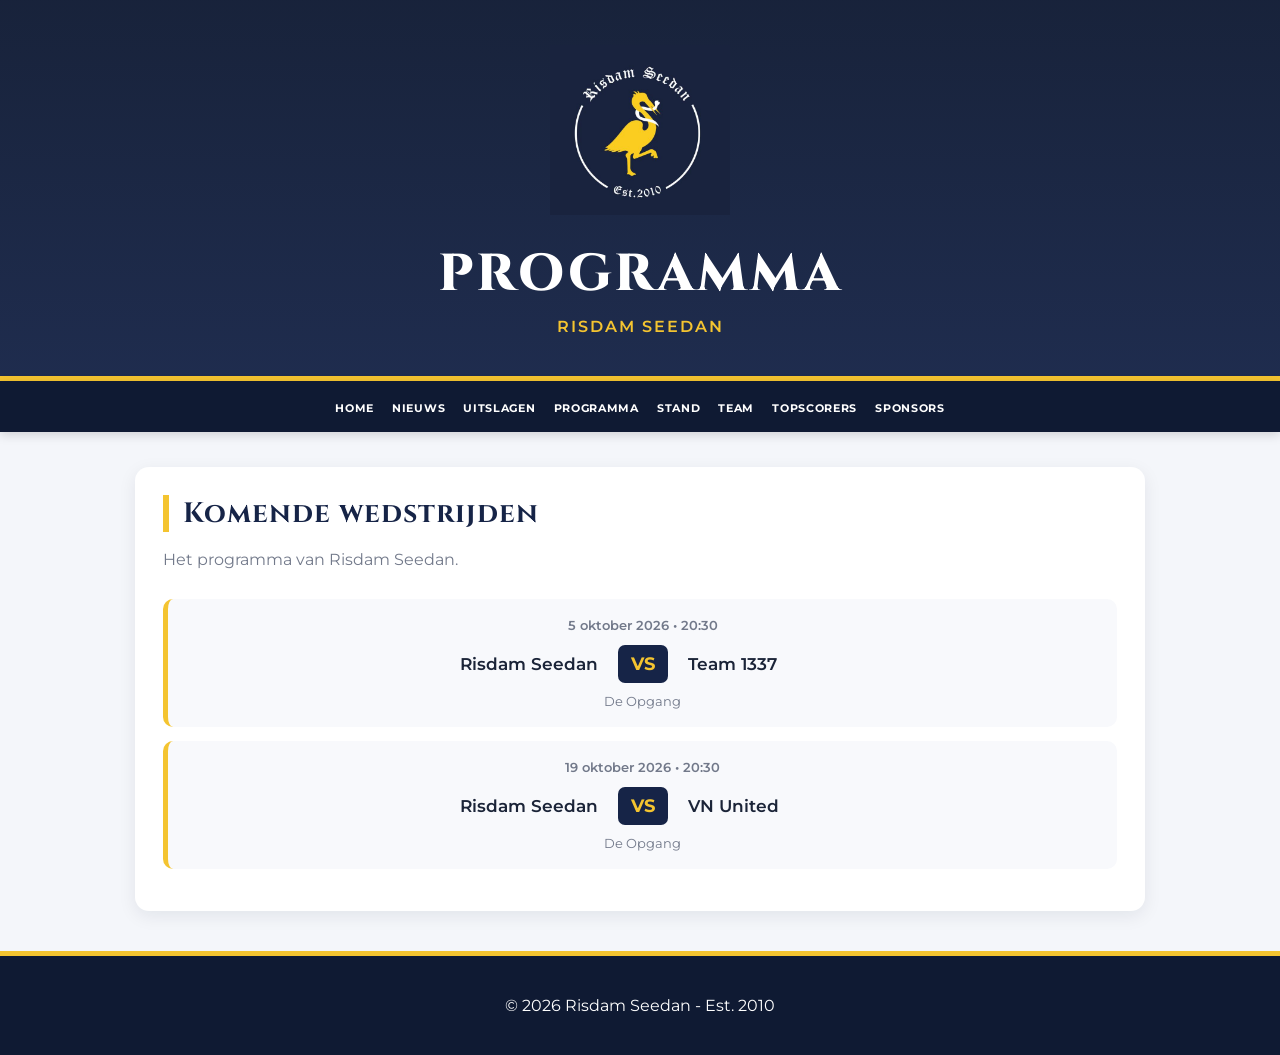
==== programma.html @ 879c0b9a "Eerste versie Risdam Seedan website" ====
<!DOCTYPE html>
<html lang="nl">

<head>

    <meta charset="UTF-8">

    <meta name="viewport" content="width=device-width, initial-scale=1.0">

    <title>Programma | Risdam Seedan</title>

    <link rel="stylesheet" href="style.css">

</head>

<body>

    <header class="hero hero-klein">

        <img src="logo.png" alt="Risdam Seedan logo" class="logo logo-klein">

        <h1>Programma</h1>

        <p>Risdam Seedan</p>

    </header>


    <nav>

        <a href="index.html">Home</a>
        <a href="nieuws.html">Nieuws</a>
        <a href="uitslagen.html">Uitslagen</a>
        <a class="actief" href="programma.html">Programma</a>
        <a href="stand.html">Stand</a>
        <a href="team.html">Team</a>
        <a href="topscorers.html">Topscorers</a>
        <a href="sponsors.html">Sponsors</a>

    </nav>


    <main>

        <section>

            <h2>Komende wedstrijden</h2>

            <p class="sectie-intro">
                Het programma van Risdam Seedan.
            </p>

            <div id="programma-lijst"></div>

        </section>

    </main>


    <footer>
        <p>© 2026 Risdam Seedan - Est. 2010</p>
    </footer>


    <script src="script.js"></script>

</body>

</html>
---- style.css ----
@import url('https://fonts.googleapis.com/css2?family=Cinzel:wght@600;700;800&family=Montserrat:wght@400;500;600;700&display=swap');

:root {
    --navy: #162447;
    --navy-dark: #0f1a33;
    --yellow: #f4c430;
    --white: #ffffff;
    --light: #f4f6fa;
    --text: #1b2438;
    --muted: #72798a;
}

* {
    box-sizing: border-box;
}

html {
    scroll-behavior: smooth;
}

body {
    margin: 0;
    font-family: "Montserrat", Arial, sans-serif;
    background-color: var(--light);
    color: var(--text);
}


/* HEADER */

.hero {
    background: linear-gradient(
        rgba(15, 26, 51, 0.96),
        rgba(22, 36, 71, 0.96)
    );

    color: white;
    text-align: center;
    padding: 45px 20px 40px;
    border-bottom: 5px solid var(--yellow);
}

.logo {
    width: 180px;
    max-width: 75%;
    margin-bottom: 15px;
}

.hero h1 {
    margin: 5px 0 8px;
    font-family: "Cinzel", serif;
    font-size: 52px;
    font-weight: 800;
    letter-spacing: 3px;
    text-transform: uppercase;
}

.hero p {
    margin: 0;
    color: var(--yellow);
    font-size: 16px;
    font-weight: 600;
    letter-spacing: 2px;
    text-transform: uppercase;
}


/* NAV */

nav {
    position: sticky;
    top: 0;
    z-index: 1000;

    background-color: var(--navy-dark);

    text-align: center;

    padding: 16px 10px;

    box-shadow: 0 3px 10px rgba(0, 0, 0, 0.15);
}

nav a {
    color: white;

    text-decoration: none;

    margin: 0 7px;

    font-size: 11px;
    font-weight: 700;

    text-transform: uppercase;
    letter-spacing: 0.7px;
}

nav a:hover {
    color: var(--yellow);
}


/* PAGINA */

main {
    max-width: 1050px;

    margin: 35px auto;

    padding: 0 20px;
}

section {
    background-color: white;

    padding: 28px;

    margin-bottom: 24px;

    border-radius: 14px;

    box-shadow: 0 5px 18px rgba(15, 26, 51, 0.08);
}

section h2 {
    margin-top: 0;
    margin-bottom: 22px;

    color: var(--navy);

    font-family: "Cinzel", serif;

    font-size: 28px;
    font-weight: 700;

    letter-spacing: 1px;

    border-left: 6px solid var(--yellow);

    padding-left: 14px;
}

section p {
    line-height: 1.7;
}

.sectie-intro {
    color: var(--muted);

    margin-top: -8px;
    margin-bottom: 26px;
}


/* VOLGENDE WEDSTRIJD */

.volgende-wedstrijd-kaart {
    background: linear-gradient(
        135deg,
        var(--navy),
        var(--navy-dark)
    );

    color: white;

    border-radius: 14px;

    padding: 32px 28px;

    margin-bottom: 30px;

    border-bottom: 5px solid var(--yellow);

    text-align: center;

    box-shadow: 0 6px 18px rgba(15, 26, 51, 0.20);
}

.volgende-label {
    color: var(--yellow);

    font-family: "Cinzel", serif;

    font-size: 20px;
    font-weight: 700;

    text-transform: uppercase;

    margin-bottom: 18px;
}

.volgende-datum {
    color: #d7dbea;

    font-size: 14px;
    font-weight: 600;

    margin-bottom: 14px;
}

.volgende-teams {
    display: grid;

    grid-template-columns: 1fr auto 1fr;

    gap: 24px;

    align-items: center;

    font-size: 24px;
    font-weight: 700;
}

.volgende-teams span:first-child {
    text-align: right;
}

.volgende-teams span:last-child {
    text-align: left;
}

.volgende-vs {
    color: var(--yellow);

    font-family: "Cinzel", serif;

    font-weight: 800;
}

.volgende-locatie {
    margin-top: 16px;

    color: #d7dbea;

    font-size: 13px;
}


/* NIEUWS */

.nieuws-grid {
    display: grid;

    grid-template-columns: repeat(2, 1fr);

    gap: 20px;
}

.nieuws-kaart {
    background-color: #f8f9fc;

    border-radius: 12px;

    overflow: hidden;

    border-bottom: 5px solid var(--yellow);

    box-shadow: 0 4px 12px rgba(15, 26, 51, 0.08);
}

.nieuws-header {
    background: linear-gradient(
        135deg,
        var(--navy),
        var(--navy-dark)
    );

    padding: 18px 20px;
}

.nieuws-datum {
    color: var(--yellow);

    font-size: 12px;
    font-weight: 700;

    margin-bottom: 7px;
}

.nieuws-titel {
    margin: 0;

    color: white;

    font-family: "Cinzel", serif;

    font-size: 20px;
}

.nieuws-inhoud {
    padding: 18px 20px;
}

.nieuws-inhoud p {
    margin: 0;

    font-size: 14px;
}


/* WEDSTRIJDEN */

.wedstrijd {
    background-color: #f8f9fc;

    border-left: 5px solid var(--yellow);

    border-radius: 10px;

    padding: 18px;

    margin-bottom: 14px;
}

.wedstrijd-datum {
    color: var(--muted);

    font-size: 13px;
    font-weight: 600;

    margin-bottom: 12px;

    text-align: center;
}

.wedstrijd-teams {
    display: grid;

    grid-template-columns: 1fr auto 1fr;

    gap: 20px;

    align-items: center;

    font-size: 17px;
    font-weight: 600;
}

.wedstrijd-teams span:first-child {
    text-align: right;
}

.wedstrijd-teams span:last-child {
    text-align: left;
}

.wedstrijd-teams strong {
    background-color: var(--navy);

    color: var(--yellow);

    padding: 8px 13px;

    border-radius: 7px;

    font-size: 18px;
}

.wedstrijd-locatie {
    color: var(--muted);

    text-align: center;

    margin-top: 10px;

    font-size: 13px;
}


/* ALLE UITSLAGEN */

.speelronde {
    margin-bottom: 34px;
}

.speelronde-titel {
    font-family: "Cinzel", serif;

    color: var(--navy);

    font-size: 19px;
    font-weight: 700;

    padding-bottom: 9px;

    margin-bottom: 12px;

    border-bottom: 2px solid var(--yellow);
}

.competitie-wedstrijd {
    display: grid;

    grid-template-columns: 1fr 65px 1fr;

    gap: 18px;

    align-items: center;

    padding: 12px 16px;

    margin-bottom: 7px;

    background-color: #f8f9fc;

    border-radius: 8px;

    font-size: 14px;
}

.competitie-wedstrijd .thuisteam {
    text-align: right;
}

.competitie-wedstrijd .uitteam {
    text-align: left;
}

.competitie-score {
    background-color: var(--navy);

    color: var(--yellow);

    font-weight: 800;

    text-align: center;

    padding: 7px 8px;

    border-radius: 6px;
}

.risdam-wedstrijd {
    background-color: #fff7d6;

    border-left: 4px solid var(--yellow);
}


/* SEIZOENSTATISTIEKEN */

.statistieken {
    display: grid;

    grid-template-columns:
        repeat(auto-fit, minmax(120px, 1fr));

    gap: 15px;
}

.stat-box {
    background: linear-gradient(
        145deg,
        var(--navy),
        var(--navy-dark)
    );

    color: white;

    padding: 22px 10px;

    border-radius: 11px;

    text-align: center;

    border-bottom: 4px solid var(--yellow);
}

.stat-box strong {
    display: block;

    color: var(--yellow);

    font-family: "Cinzel", serif;

    font-size: 28px;

    margin-bottom: 6px;
}

.stat-box span {
    font-size: 12px;

    font-weight: 600;

    text-transform: uppercase;
}


/* STAND */

.stand-wrapper {
    width: 100%;

    overflow-x: auto;
}

.stand-tabel {
    width: 100%;

    border-collapse: collapse;

    font-size: 14px;
}

.stand-tabel th {
    background-color: var(--navy);

    color: var(--yellow);

    padding: 12px 8px;

    text-align: center;
}

.stand-tabel td {
    padding: 11px 8px;

    border-bottom: 1px solid #e6e8ee;

    text-align: center;
}

.stand-tabel .teamnaam {
    text-align: left;

    font-weight: 600;
}

.risdam-rij {
    background-color: #fff7d6;
}

.risdam-rij td {
    font-weight: 700;
}


/* SPELERS */

.spelers-grid {
    display: grid;

    grid-template-columns:
        repeat(auto-fit, minmax(220px, 1fr));

    gap: 22px;
}

.speler-kaart {
    overflow: hidden;

    background-color: #f8f9fc;

    border-radius: 14px;

    border-bottom: 5px solid var(--yellow);

    box-shadow: 0 5px 14px rgba(15, 26, 51, 0.10);
}

.speler-foto {
    height: 240px;

    background: linear-gradient(
        145deg,
        var(--navy),
        var(--navy-dark)
    );

    display: flex;

    align-items: center;
    justify-content: center;

    overflow: hidden;
}

.speler-foto img {
    width: 100%;
    height: 100%;

    object-fit: cover;
}

.speler-placeholder {
    width: 95px;
    height: 95px;

    border-radius: 50%;

    display: flex;

    align-items: center;
    justify-content: center;

    border: 3px solid var(--yellow);

    color: var(--yellow);

    font-family: "Cinzel", serif;

    font-size: 34px;
    font-weight: 800;
}

.speler-info {
    padding: 20px;

    text-align: center;
}

.speler-naam {
    margin: 0 0 16px;

    font-family: "Cinzel", serif;

    color: var(--navy);

    font-size: 22px;
}

.speler-stats {
    display: grid;

    grid-template-columns: 1fr 1fr;

    gap: 10px;
}

.speler-stat {
    background-color: white;

    border-radius: 8px;

    padding: 11px 6px;
}

.speler-stat strong {
    display: block;

    color: var(--navy);

    font-size: 20px;
}

.speler-stat span {
    color: var(--muted);

    font-size: 10px;
    font-weight: 700;

    text-transform: uppercase;
}


/* TOPSCORERS */

.ranking-grid {
    display: grid;

    grid-template-columns: repeat(2, 1fr);

    gap: 22px;
}

.ranking-kaart {
    background-color: #f8f9fc;

    border-radius: 14px;

    padding: 20px;

    border-top: 5px solid var(--yellow);
}

.ranking-kaart h3 {
    margin-top: 0;

    color: var(--navy);

    font-family: "Cinzel", serif;

    font-size: 20px;
}

.ranking-rij {
    display: grid;

    grid-template-columns: 38px 1fr auto;

    gap: 10px;

    align-items: center;

    padding: 11px 8px;

    border-bottom: 1px solid #e4e6ec;
}

.ranking-positie {
    width: 30px;
    height: 30px;

    border-radius: 50%;

    background-color: var(--navy);

    color: var(--yellow);

    display: flex;

    align-items: center;
    justify-content: center;

    font-weight: 800;
}

.ranking-naam {
    color: var(--navy);

    font-weight: 700;
}

.ranking-aantal {
    color: var(--navy);

    font-size: 20px;
    font-weight: 800;
}


/* SPONSORS */

.sponsors-grid {
    display: grid;

    grid-template-columns: repeat(2, 1fr);

    gap: 24px;
}

.sponsor-kaart {
    overflow: hidden;

    background-color: #f8f9fc;

    border-radius: 14px;

    border-bottom: 5px solid var(--yellow);

    box-shadow: 0 5px 16px rgba(15, 26, 51, 0.10);

    transition:
        transform 0.2s ease,
        box-shadow 0.2s ease;
}

.sponsor-kaart:hover {
    transform: translateY(-5px);

    box-shadow:
        0 9px 22px rgba(15, 26, 51, 0.16);
}

.sponsor-logo-vak {
    height: 230px;

    background-color: white;

    display: flex;

    align-items: center;
    justify-content: center;

    padding: 28px;
}

.sponsor-logo {
    display: block;

    max-width: 100%;
    max-height: 175px;

    object-fit: contain;
}

.sponsor-info {
    background: linear-gradient(
        135deg,
        var(--navy),
        var(--navy-dark)
    );

    padding: 20px;

    text-align: center;
}

.sponsor-naam {
    margin: 0 0 14px;

    color: white;

    font-family: "Cinzel", serif;

    font-size: 21px;
}

.sponsor-link {
    display: inline-block;

    background-color: var(--yellow);

    color: var(--navy-dark);

    padding: 10px 16px;

    border-radius: 7px;

    text-decoration: none;

    font-size: 12px;
    font-weight: 800;

    text-transform: uppercase;
}

.sponsor-link:hover {
    background-color: #ffd84d;
}


/* FOOTER */

footer {
    background-color: var(--navy-dark);

    color: white;

    text-align: center;

    padding: 24px 20px;

    margin-top: 40px;

    border-top: 5px solid var(--yellow);
}


/* MOBIEL */

@media (max-width: 700px) {

    .hero h1 {
        font-size: 34px;
    }

    nav a {
        display: inline-block;

        margin: 5px 6px;

        font-size: 10px;
    }

    main {
        padding: 0 12px;
    }

    section {
        padding: 20px;
    }

    .volgende-teams {
        gap: 7px;

        font-size: 13px;
    }

    .nieuws-grid {
        grid-template-columns: 1fr;
    }

    .wedstrijd-teams {
        gap: 7px;

        font-size: 12px;
    }

    .competitie-wedstrijd {
        grid-template-columns: 1fr 50px 1fr;

        gap: 7px;

        font-size: 11px;
    }

    .stand-tabel {
        min-width: 700px;
    }

    .spelers-grid {
        grid-template-columns: 1fr;
    }

    .ranking-grid {
        grid-template-columns: 1fr;
    }

    .sponsors-grid {
        grid-template-columns: 1fr;
    }
}
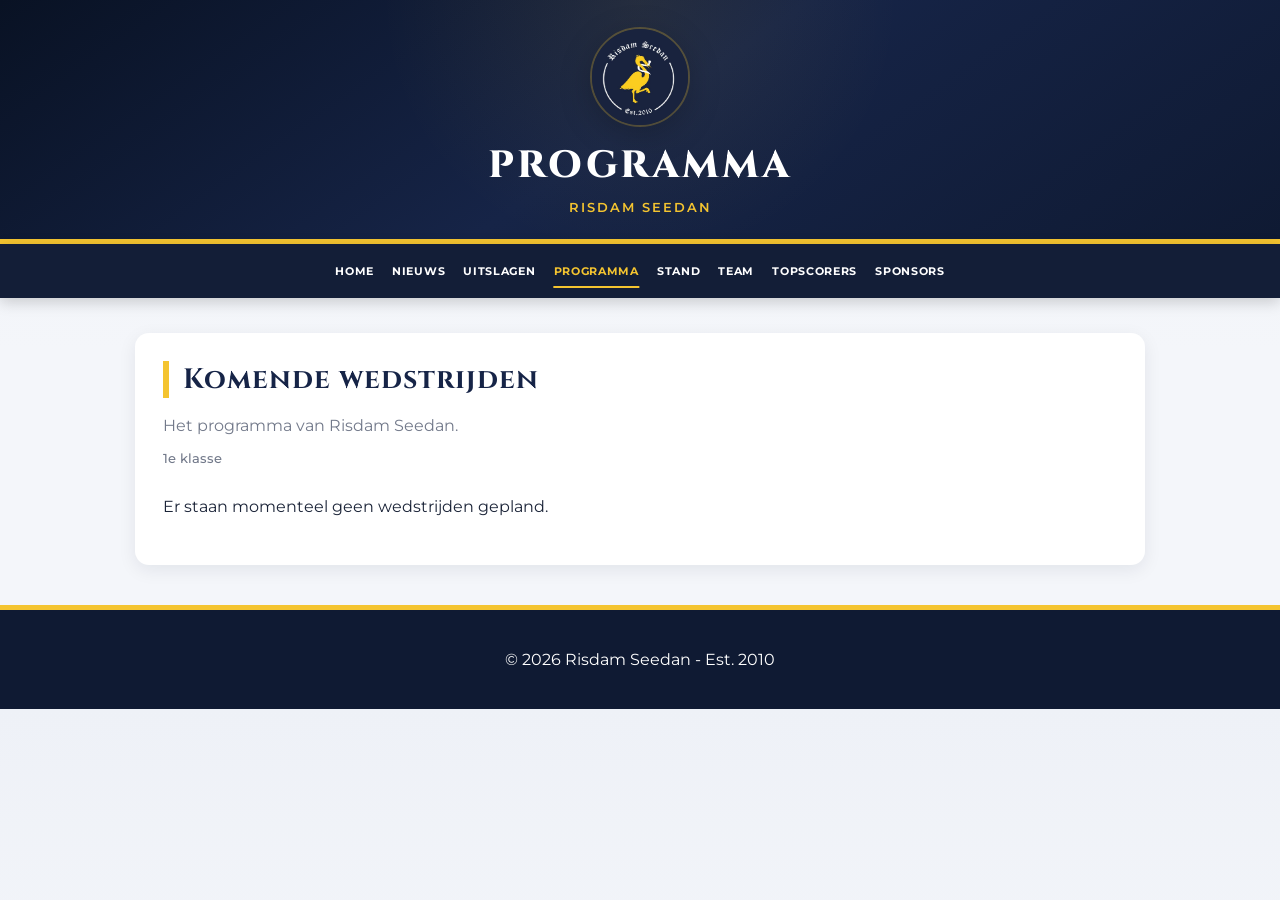
==== commit e33a3647: "Website voor data-refactor" ====
--- a/programma.html
+++ b/programma.html
@@ -50,6 +50,8 @@
                 Het programma van Risdam Seedan.
             </p>
 
+            <div id="programma-competitie" class="competitie-naam"></div>
+
             <div id="programma-lijst"></div>
 
         </section>
@@ -58,7 +60,9 @@
 
 
     <footer>
+
         <p>© 2026 Risdam Seedan - Est. 2010</p>
+
     </footer>
 
 
--- a/style.css
+++ b/style.css
@@ -1,106 +1,233 @@
-@import url('https://fonts.googleapis.com/css2?family=Cinzel:wght@600;700;800&family=Montserrat:wght@400;500;600;700&display=swap');
+@import url('https://fonts.googleapis.com/css2?family=Cinzel:wght@600;700;800&family=Montserrat:wght@400;500;600;700;800&display=swap');
+
 
 :root {
     --navy: #162447;
     --navy-dark: #0f1a33;
+    --navy-deep: #091224;
     --yellow: #f4c430;
+    --yellow-light: #ffe26b;
     --white: #ffffff;
     --light: #f4f6fa;
     --text: #1b2438;
     --muted: #72798a;
 }
 
+
 * {
     box-sizing: border-box;
 }
 
+
 html {
     scroll-behavior: smooth;
 }
 
+
 body {
     margin: 0;
+
     font-family: "Montserrat", Arial, sans-serif;
-    background-color: var(--light);
+
+    background:
+        linear-gradient(
+            180deg,
+            #eef1f7 0%,
+            var(--light) 350px
+        );
+
     color: var(--text);
 }
 
 
-/* HEADER */
+/* ==========================================
+   HEADER
+========================================== */
 
 .hero {
-    background: linear-gradient(
-        rgba(15, 26, 51, 0.96),
-        rgba(22, 36, 71, 0.96)
-    );
+    background:
+        radial-gradient(
+            circle at 50% 0%,
+            rgba(244, 196, 48, 0.08),
+            transparent 38%
+        ),
+        linear-gradient(
+            145deg,
+            var(--navy-deep),
+            var(--navy),
+            var(--navy-dark)
+        );
 
     color: white;
+
     text-align: center;
+
     padding: 45px 20px 40px;
+
     border-bottom: 5px solid var(--yellow);
 }
+
 
 .logo {
     width: 180px;
+    height: 180px;
+
     max-width: 75%;
+
     margin-bottom: 15px;
-}
+
+    object-fit: cover;
+
+    border-radius: 50%;
+
+    border:
+        2px solid rgba(244, 196, 48, 0.25);
+
+    filter:
+        drop-shadow(
+            0 8px 16px rgba(0, 0, 0, 0.22)
+        );
+}
+
 
 .hero h1 {
     margin: 5px 0 8px;
+
     font-family: "Cinzel", serif;
+
     font-size: 52px;
     font-weight: 800;
+
     letter-spacing: 3px;
+
     text-transform: uppercase;
 }
+
 
 .hero p {
     margin: 0;
+
     color: var(--yellow);
+
     font-size: 16px;
     font-weight: 600;
+
     letter-spacing: 2px;
+
     text-transform: uppercase;
 }
 
 
-/* NAV */
+.hero-klein {
+    padding: 27px 20px 24px;
+}
+
+
+.logo-klein {
+    width: 100px;
+    height: 100px;
+
+    margin-bottom: 7px;
+}
+
+
+.hero-klein h1 {
+    font-size: 38px;
+
+    margin-top: 2px;
+}
+
+
+.hero-klein p {
+    font-size: 13px;
+}
+
+
+/* ==========================================
+   NAVIGATIE
+========================================== */
 
 nav {
     position: sticky;
+
     top: 0;
+
     z-index: 1000;
 
-    background-color: var(--navy-dark);
+    background-color: rgba(15, 26, 51, 0.98);
 
     text-align: center;
 
     padding: 16px 10px;
 
-    box-shadow: 0 3px 10px rgba(0, 0, 0, 0.15);
-}
+    box-shadow:
+        0 4px 14px rgba(0, 0, 0, 0.18);
+
+    backdrop-filter: blur(8px);
+}
+
 
 nav a {
+    position: relative;
+
+    display: inline-block;
+
     color: white;
 
     text-decoration: none;
 
     margin: 0 7px;
+
+    padding: 4px 0;
 
     font-size: 11px;
     font-weight: 700;
 
     text-transform: uppercase;
+
     letter-spacing: 0.7px;
-}
-
-nav a:hover {
+
+    transition:
+        color 0.2s ease;
+}
+
+
+nav a::after {
+    content: "";
+
+    position: absolute;
+
+    left: 50%;
+
+    bottom: -6px;
+
+    width: 0;
+    height: 2px;
+
+    background-color: var(--yellow);
+
+    transform: translateX(-50%);
+
+    transition:
+        width 0.2s ease;
+}
+
+
+nav a:hover,
+nav a.actief {
     color: var(--yellow);
 }
 
 
-/* PAGINA */
+nav a:hover::after,
+nav a.actief::after {
+    width: 100%;
+}
+
+
+/* ==========================================
+   PAGINA
+========================================== */
 
 main {
     max-width: 1050px;
@@ -110,6 +237,7 @@
     padding: 0 20px;
 }
 
+
 section {
     background-color: white;
 
@@ -119,11 +247,14 @@
 
     border-radius: 14px;
 
-    box-shadow: 0 5px 18px rgba(15, 26, 51, 0.08);
-}
+    box-shadow:
+        0 5px 18px rgba(15, 26, 51, 0.08);
+}
+
 
 section h2 {
     margin-top: 0;
+
     margin-bottom: 22px;
 
     color: var(--navy);
@@ -140,210 +271,1022 @@
     padding-left: 14px;
 }
 
+
 section p {
     line-height: 1.7;
 }
 
+
 .sectie-intro {
     color: var(--muted);
 
     margin-top: -8px;
+
+    margin-bottom: 10px;
+}
+
+
+.competitie-naam {
     margin-bottom: 26px;
-}
-
-
-/* VOLGENDE WEDSTRIJD */
+
+    color: var(--muted);
+
+    font-size: 13px;
+
+    font-weight: 500;
+
+    line-height: 1.4;
+}
+
+
+.sectie-kop {
+    display: flex;
+
+    align-items: center;
+
+    justify-content: space-between;
+
+    gap: 20px;
+
+    margin-bottom: 22px;
+}
+
+
+.sectie-kop h2 {
+    margin-bottom: 0;
+}
+
+
+.meer-link {
+    color: var(--navy);
+
+    text-decoration: none;
+
+    font-size: 12px;
+
+    font-weight: 800;
+
+    text-transform: uppercase;
+
+    letter-spacing: 0.6px;
+}
+
+
+.meer-link:hover {
+    color: #9f7900;
+}
+
+
+/* ==========================================
+   MATCHDAY
+========================================== */
+
+.home-wedstrijd {
+    padding: 0;
+
+    background: transparent;
+
+    box-shadow: none;
+
+    overflow: visible;
+}
+
 
 .volgende-wedstrijd-kaart {
-    background: linear-gradient(
-        135deg,
-        var(--navy),
-        var(--navy-dark)
-    );
+    position: relative;
+
+    overflow: hidden;
+
+    min-height: 380px;
+
+    padding: 34px 38px;
+
+    border-radius: 22px;
 
     color: white;
 
-    border-radius: 14px;
-
-    padding: 32px 28px;
-
-    margin-bottom: 30px;
-
-    border-bottom: 5px solid var(--yellow);
+    background:
+        radial-gradient(
+            circle at 15% 20%,
+            rgba(244, 196, 48, 0.17),
+            transparent 30%
+        ),
+        radial-gradient(
+            circle at 88% 82%,
+            rgba(244, 196, 48, 0.08),
+            transparent 28%
+        ),
+        linear-gradient(
+            135deg,
+            #1d3264 0%,
+            var(--navy) 38%,
+            var(--navy-dark) 72%,
+            var(--navy-deep) 100%
+        );
+
+    border:
+        1px solid rgba(244, 196, 48, 0.42);
+
+    border-bottom:
+        6px solid var(--yellow);
+
+    box-shadow:
+        0 18px 42px rgba(15, 26, 51, 0.28);
+
+    transition:
+        transform 0.25s ease,
+        box-shadow 0.25s ease;
+
+    animation:
+        matchdayBinnen 0.6s ease-out both;
+}
+
+
+.volgende-wedstrijd-kaart:hover {
+    transform: translateY(-4px);
+
+    box-shadow:
+        0 24px 50px rgba(15, 26, 51, 0.34);
+}
+
+
+.volgende-wedstrijd-kaart::before {
+    content: "";
+
+    position: absolute;
+
+    top: -120px;
+    right: -90px;
+
+    width: 300px;
+    height: 300px;
+
+    border:
+        1px solid rgba(244, 196, 48, 0.11);
+
+    border-radius: 50%;
+}
+
+
+.volgende-wedstrijd-kaart::after {
+    content: "";
+
+    position: absolute;
+
+    left: -110px;
+    bottom: -160px;
+
+    width: 350px;
+    height: 350px;
+
+    border:
+        1px solid rgba(255, 255, 255, 0.06);
+
+    border-radius: 50%;
+}
+
+
+.matchday-watermark {
+    position: absolute;
+
+    top: 80px;
+
+    left: 50%;
+
+    transform: translateX(-50%);
+
+    font-family: "Cinzel", serif;
+
+    font-size: clamp(60px, 11vw, 128px);
+
+    font-weight: 800;
+
+    letter-spacing: 9px;
+
+    color: rgba(255, 255, 255, 0.035);
+
+    white-space: nowrap;
+
+    pointer-events: none;
+
+    user-select: none;
+}
+
+
+.volgende-label {
+    position: relative;
+
+    z-index: 3;
+
+    display: flex;
+
+    align-items: center;
+
+    justify-content: center;
+
+    gap: 15px;
+
+    margin-bottom: 25px;
+
+    color: var(--yellow);
+
+    font-family: "Cinzel", serif;
+
+    font-size: 15px;
+
+    font-weight: 800;
+
+    letter-spacing: 2.5px;
+
+    text-transform: uppercase;
+}
+
+
+.volgende-label::before,
+.volgende-label::after {
+    content: "";
+
+    width: 45px;
+    height: 1px;
+
+    background:
+        rgba(244, 196, 48, 0.55);
+}
+
+
+.matchday-inhoud {
+    position: relative;
+
+    z-index: 2;
+}
+
+
+.matchday-achtergrond-logo {
+    position: absolute;
+
+    z-index: -1;
+
+    left: 50%;
+    top: 46%;
+
+    width: 240px;
+    height: 240px;
+
+    max-width: 45%;
+
+    transform:
+        translate(-50%, -50%);
+
+    object-fit: cover;
+
+    border-radius: 50%;
+
+    opacity: 0.045;
+
+    filter: grayscale(1);
+
+    pointer-events: none;
+}
+
+
+.matchday-meta {
+    display: flex;
+
+    justify-content: center;
+
+    align-items: center;
+
+    gap: 10px;
+
+    flex-wrap: wrap;
+
+    margin-bottom: 35px;
+}
+
+
+.matchday-datum,
+.matchday-tijd {
+    display: inline-flex;
+
+    align-items: center;
+
+    justify-content: center;
+
+    min-height: 38px;
+
+    border-radius: 999px;
+
+    font-size: 12px;
+
+    font-weight: 800;
+
+    letter-spacing: 1px;
+
+    text-transform: uppercase;
+}
+
+
+.matchday-datum {
+    padding: 0 18px;
+
+    background:
+        rgba(255, 255, 255, 0.08);
+
+    border:
+        1px solid rgba(255, 255, 255, 0.16);
+
+    color: #f6f7fb;
+}
+
+
+.matchday-tijd {
+    min-width: 83px;
+
+    padding: 0 17px;
+
+    background-color: var(--yellow);
+
+    color: var(--navy-dark);
+
+    box-shadow:
+        0 5px 15px rgba(244, 196, 48, 0.18);
+}
+
+
+.matchday-teams {
+    display: grid;
+
+    grid-template-columns:
+        minmax(0, 1fr)
+        88px
+        minmax(0, 1fr);
+
+    align-items: center;
+
+    gap: 20px;
+
+    max-width: 900px;
+
+    margin: 0 auto;
+}
+
+
+.matchday-team {
+    min-width: 0;
+}
+
+
+.matchday-team:first-child {
+    text-align: right;
+}
+
+
+.matchday-team:last-child {
+    text-align: left;
+}
+
+
+.matchday-rol {
+    display: block;
+
+    margin-bottom: 8px;
+
+    color:
+        rgba(255, 255, 255, 0.52);
+
+    font-size: 10px;
+
+    font-weight: 800;
+
+    letter-spacing: 2.5px;
+
+    text-transform: uppercase;
+}
+
+
+.matchday-team strong {
+    display: block;
+
+    color: white;
+
+    font-family: "Cinzel", serif;
+
+    font-size:
+        clamp(25px, 3.1vw, 42px);
+
+    font-weight: 800;
+
+    line-height: 1.08;
+
+    text-transform: uppercase;
+
+    text-wrap: balance;
+}
+
+
+.matchday-team strong.risdam-team {
+    color: var(--yellow);
+}
+
+
+.matchday-vs {
+    display: flex;
+
+    align-items: center;
+
+    justify-content: center;
+}
+
+
+.matchday-vs span {
+    display: flex;
+
+    align-items: center;
+
+    justify-content: center;
+
+    width: 66px;
+    height: 66px;
+
+    border-radius: 50%;
+
+    color: var(--navy-dark);
+
+    background:
+        linear-gradient(
+            145deg,
+            var(--yellow-light),
+            var(--yellow)
+        );
+
+    font-family: "Cinzel", serif;
+
+    font-size: 19px;
+
+    font-weight: 800;
+
+    box-shadow:
+        0 9px 22px rgba(244, 196, 48, 0.22);
+}
+
+
+.matchday-footer {
+    display: flex;
+
+    align-items: center;
+
+    justify-content: space-between;
+
+    gap: 20px;
+
+    margin-top: 38px;
+
+    padding-top: 22px;
+
+    border-top:
+        1px solid rgba(255, 255, 255, 0.11);
+}
+
+
+.matchday-footer-info {
+    display: flex;
+
+    align-items: flex-start;
+
+    gap: 34px;
+
+    flex-wrap: wrap;
+}
+
+
+.matchday-info-item span {
+    display: block;
+
+    margin-bottom: 4px;
+
+    color:
+        rgba(255, 255, 255, 0.47);
+
+    font-size: 9px;
+
+    font-weight: 800;
+
+    letter-spacing: 2px;
+}
+
+
+.matchday-info-item strong,
+.matchday-locatie-link {
+    color: white;
+
+    font-family: "Montserrat", Arial, sans-serif;
+
+    font-size: 14px;
+
+    font-weight: 700;
+}
+
+
+.matchday-locatie-link {
+    display: inline-block;
+
+    text-decoration: none;
+
+    padding-bottom: 2px;
+
+    border-bottom:
+        1px solid rgba(244, 196, 48, 0.45);
+
+    transition:
+        color 0.2s ease,
+        border-color 0.2s ease,
+        transform 0.2s ease;
+}
+
+
+.matchday-locatie-link:hover {
+    color: var(--yellow);
+
+    border-color: var(--yellow);
+
+    transform: translateX(2px);
+}
+
+
+.matchday-knop {
+    display: inline-flex;
+
+    align-items: center;
+
+    gap: 8px;
+
+    padding: 12px 17px;
+
+    border-radius: 8px;
+
+    background-color:
+        rgba(255, 255, 255, 0.08);
+
+    border:
+        1px solid rgba(244, 196, 48, 0.33);
+
+    color: var(--yellow);
+
+    text-decoration: none;
+
+    font-size: 11px;
+
+    font-weight: 800;
+
+    letter-spacing: 0.6px;
+
+    text-transform: uppercase;
+
+    transition:
+        background-color 0.2s ease,
+        transform 0.2s ease;
+}
+
+
+.matchday-knop:hover {
+    background-color:
+        rgba(244, 196, 48, 0.12);
+
+    transform: translateX(2px);
+}
+
+
+.geen-wedstrijd {
+    position: relative;
+
+    z-index: 3;
 
     text-align: center;
 
-    box-shadow: 0 6px 18px rgba(15, 26, 51, 0.20);
-}
-
-.volgende-label {
+    padding: 35px 15px;
+}
+
+
+.geen-wedstrijd h3 {
+    margin-top: 0;
+
     color: var(--yellow);
 
     font-family: "Cinzel", serif;
-
-    font-size: 20px;
-    font-weight: 700;
-
-    text-transform: uppercase;
-
-    margin-bottom: 18px;
-}
-
-.volgende-datum {
+}
+
+
+.geen-wedstrijd p {
     color: #d7dbea;
-
-    font-size: 14px;
-    font-weight: 600;
-
-    margin-bottom: 14px;
-}
-
-.volgende-teams {
-    display: grid;
-
-    grid-template-columns: 1fr auto 1fr;
-
-    gap: 24px;
-
-    align-items: center;
-
-    font-size: 24px;
-    font-weight: 700;
-}
-
-.volgende-teams span:first-child {
-    text-align: right;
-}
-
-.volgende-teams span:last-child {
-    text-align: left;
-}
-
-.volgende-vs {
-    color: var(--yellow);
-
-    font-family: "Cinzel", serif;
-
-    font-weight: 800;
-}
-
-.volgende-locatie {
-    margin-top: 16px;
-
-    color: #d7dbea;
-
-    font-size: 13px;
-}
-
-
-/* NIEUWS */
+}
+
+
+/* ==========================================
+   NIEUWSKAARTEN
+========================================== */
 
 .nieuws-grid {
     display: grid;
 
-    grid-template-columns: repeat(2, 1fr);
-
-    gap: 20px;
-}
+    grid-template-columns:
+        repeat(2, minmax(0, 1fr));
+
+    align-items: stretch;
+
+    gap: 22px;
+}
+
 
 .nieuws-kaart {
+    display: flex;
+
+    flex-direction: column;
+
+    height: 100%;
+
+    min-width: 0;
+
+    overflow: hidden;
+
     background-color: #f8f9fc;
 
-    border-radius: 12px;
+    border-radius: 14px;
+
+    border-bottom:
+        5px solid var(--yellow);
+
+    box-shadow:
+        0 5px 16px rgba(15, 26, 51, 0.09);
+
+    transition:
+        transform 0.22s ease,
+        box-shadow 0.22s ease;
+}
+
+
+.nieuws-kaart:hover {
+    transform:
+        translateY(-4px);
+
+    box-shadow:
+        0 11px 24px rgba(15, 26, 51, 0.15);
+}
+
+
+#home-nieuws .nieuws-kaart {
+    min-height: 330px;
+}
+
+
+/* NIEUWS BANNER */
+
+.nieuws-header {
+    display: grid;
+
+    grid-template-columns:
+        62px minmax(0, 1fr);
+
+    gap: 16px;
+
+    align-items: center;
+
+    height: 142px;
+
+    min-height: 142px;
+
+    padding: 18px 20px;
+
+    background:
+        radial-gradient(
+            circle at 0% 50%,
+            rgba(244, 196, 48, 0.12),
+            transparent 35%
+        ),
+        linear-gradient(
+            135deg,
+            var(--navy),
+            var(--navy-dark)
+        );
+}
+
+
+.nieuws-logo-vak {
+    display: flex;
+
+    align-items: center;
+
+    justify-content: center;
+
+    width: 58px;
+    height: 58px;
+}
+
+
+.nieuws-logo {
+    display: block;
+
+    width: 54px;
+    height: 54px;
+
+    object-fit: cover;
+
+    border-radius: 50%;
+
+    border:
+        1px solid rgba(244, 196, 48, 0.35);
+
+    box-shadow:
+        0 4px 10px rgba(0, 0, 0, 0.18);
+}
+
+
+.nieuws-header-inhoud {
+    min-width: 0;
+}
+
+
+.nieuws-meta {
+    display: flex;
+
+    align-items: center;
+
+    justify-content: space-between;
+
+    gap: 12px;
+
+    margin-bottom: 8px;
+}
+
+
+.nieuws-categorie {
+    color: var(--yellow);
+
+    font-size: 10px;
+
+    font-weight: 800;
+
+    letter-spacing: 1.1px;
+
+    text-transform: uppercase;
+}
+
+
+.nieuws-datum {
+    flex-shrink: 0;
+
+    color:
+        rgba(255, 255, 255, 0.58);
+
+    font-size: 10px;
+
+    font-weight: 600;
+
+    white-space: nowrap;
+}
+
+
+.nieuws-titel {
+    display: -webkit-box;
 
     overflow: hidden;
 
-    border-bottom: 5px solid var(--yellow);
-
-    box-shadow: 0 4px 12px rgba(15, 26, 51, 0.08);
-}
-
-.nieuws-header {
-    background: linear-gradient(
-        135deg,
-        var(--navy),
-        var(--navy-dark)
-    );
-
-    padding: 18px 20px;
-}
-
-.nieuws-datum {
-    color: var(--yellow);
-
-    font-size: 12px;
+    margin: 0;
+
+    color: white;
+
+    font-family: "Cinzel", serif;
+
+    font-size: 19px;
+
     font-weight: 700;
 
-    margin-bottom: 7px;
-}
-
-.nieuws-titel {
-    margin: 0;
-
-    color: white;
-
-    font-family: "Cinzel", serif;
-
-    font-size: 20px;
-}
+    line-height: 1.28;
+
+    -webkit-box-orient: vertical;
+
+    -webkit-line-clamp: 2;
+
+    line-clamp: 2;
+}
+
+
+/* ==========================================
+   OPTIONELE NIEUWSFOTO
+========================================== */
+
+.nieuws-afbeelding {
+    width: 100%;
+
+    height: 190px;
+
+    overflow: hidden;
+
+    background:
+        var(--navy-dark);
+}
+
+
+.nieuws-afbeelding img {
+    display: block;
+
+    width: 100%;
+    height: 100%;
+
+    object-fit: cover;
+
+    transition:
+        transform 0.35s ease;
+}
+
+
+.nieuws-kaart:hover
+.nieuws-afbeelding img {
+    transform:
+        scale(1.025);
+}
+
+
+/* ==========================================
+   NIEUWS TEKST
+========================================== */
 
 .nieuws-inhoud {
-    padding: 18px 20px;
-}
+    display: flex;
+
+    flex: 1;
+
+    flex-direction: column;
+
+    padding: 20px 22px 22px;
+}
+
 
 .nieuws-inhoud p {
     margin: 0;
 
+    color: var(--text);
+
     font-size: 14px;
-}
-
-
-/* WEDSTRIJDEN */
+
+    line-height: 1.7;
+}
+
+
+#home-nieuws .nieuws-inhoud p {
+    display: -webkit-box;
+
+    overflow: hidden;
+
+    -webkit-box-orient: vertical;
+
+    -webkit-line-clamp: 4;
+
+    line-clamp: 4;
+}
+
+
+/* ==========================================
+   HOME PARTNERS
+========================================== */
+
+.partners-sectie {
+    overflow: hidden;
+}
+
+
+.home-sponsors {
+    display: grid;
+
+    grid-template-columns:
+        repeat(2, minmax(0, 1fr));
+
+    gap: 22px;
+}
+
+
+.home-sponsor-link {
+    display: flex;
+
+    align-items: center;
+
+    justify-content: center;
+
+    min-height: 135px;
+
+    padding: 22px;
+
+    overflow: hidden;
+
+    background:
+        #f8f9fc;
+
+    border:
+        1px solid #e5e8ef;
+
+    border-radius: 12px;
+
+    text-decoration: none;
+
+    transition:
+        transform 0.2s ease,
+        box-shadow 0.2s ease,
+        border-color 0.2s ease;
+}
+
+
+.home-sponsor-link:hover {
+    transform: translateY(-3px);
+
+    border-color:
+        rgba(244, 196, 48, 0.7);
+
+    box-shadow:
+        0 8px 18px rgba(15, 26, 51, 0.09);
+}
+
+
+.home-sponsor-logo {
+    display: block;
+
+    max-width: 230px;
+    max-height: 85px;
+
+    width: auto;
+    height: auto;
+
+    object-fit: contain;
+}
+
+
+/* ==========================================
+   WEDSTRIJDEN
+========================================== */
 
 .wedstrijd {
     background-color: #f8f9fc;
 
-    border-left: 5px solid var(--yellow);
+    border-left:
+        5px solid var(--yellow);
 
     border-radius: 10px;
 
     padding: 18px;
 
     margin-bottom: 14px;
-}
+
+    transition:
+        transform 0.2s ease,
+        box-shadow 0.2s ease;
+}
+
+
+.wedstrijd:hover {
+    transform: translateY(-2px);
+
+    box-shadow:
+        0 6px 14px rgba(15, 26, 51, 0.08);
+}
+
 
 .wedstrijd-datum {
     color: var(--muted);
 
     font-size: 13px;
+
     font-weight: 600;
 
     margin-bottom: 12px;
 
     text-align: center;
 }
+
 
 .wedstrijd-teams {
     display: grid;
 
-    grid-template-columns: 1fr auto 1fr;
+    grid-template-columns:
+        1fr auto 1fr;
 
     gap: 20px;
 
     align-items: center;
 
     font-size: 17px;
+
     font-weight: 600;
 }
+
 
 .wedstrijd-teams span:first-child {
     text-align: right;
 }
 
+
 .wedstrijd-teams span:last-child {
     text-align: left;
 }
 
+
 .wedstrijd-teams strong {
     background-color: var(--navy);
 
@@ -356,6 +1299,7 @@
     font-size: 18px;
 }
 
+
 .wedstrijd-locatie {
     color: var(--muted);
 
@@ -367,31 +1311,45 @@
 }
 
 
-/* ALLE UITSLAGEN */
+.risdam-naam {
+    color: #ad8200;
+
+    font-weight: 800;
+}
+
+
+/* ==========================================
+   ALLE UITSLAGEN
+========================================== */
 
 .speelronde {
     margin-bottom: 34px;
 }
 
+
 .speelronde-titel {
     font-family: "Cinzel", serif;
 
     color: var(--navy);
 
     font-size: 19px;
+
     font-weight: 700;
 
     padding-bottom: 9px;
 
     margin-bottom: 12px;
 
-    border-bottom: 2px solid var(--yellow);
-}
+    border-bottom:
+        2px solid var(--yellow);
+}
+
 
 .competitie-wedstrijd {
     display: grid;
 
-    grid-template-columns: 1fr 65px 1fr;
+    grid-template-columns:
+        1fr 65px 1fr;
 
     gap: 18px;
 
@@ -407,15 +1365,18 @@
 
     font-size: 14px;
 }
+
 
 .competitie-wedstrijd .thuisteam {
     text-align: right;
 }
 
+
 .competitie-wedstrijd .uitteam {
     text-align: left;
 }
 
+
 .competitie-score {
     background-color: var(--navy);
 
@@ -430,30 +1391,39 @@
     border-radius: 6px;
 }
 
+
 .risdam-wedstrijd {
     background-color: #fff7d6;
 
-    border-left: 4px solid var(--yellow);
-}
-
-
-/* SEIZOENSTATISTIEKEN */
+    border-left:
+        4px solid var(--yellow);
+}
+
+
+/* ==========================================
+   SEIZOENSTATISTIEKEN
+========================================== */
 
 .statistieken {
     display: grid;
 
     grid-template-columns:
-        repeat(auto-fit, minmax(120px, 1fr));
+        repeat(
+            auto-fit,
+            minmax(120px, 1fr)
+        );
 
     gap: 15px;
 }
 
+
 .stat-box {
-    background: linear-gradient(
-        145deg,
-        var(--navy),
-        var(--navy-dark)
-    );
+    background:
+        linear-gradient(
+            145deg,
+            var(--navy),
+            var(--navy-dark)
+        );
 
     color: white;
 
@@ -463,8 +1433,18 @@
 
     text-align: center;
 
-    border-bottom: 4px solid var(--yellow);
-}
+    border-bottom:
+        4px solid var(--yellow);
+
+    transition:
+        transform 0.2s ease;
+}
+
+
+.stat-box:hover {
+    transform: translateY(-3px);
+}
+
 
 .stat-box strong {
     display: block;
@@ -478,6 +1458,7 @@
     margin-bottom: 6px;
 }
 
+
 .stat-box span {
     font-size: 12px;
 
@@ -487,7 +1468,9 @@
 }
 
 
-/* STAND */
+/* ==========================================
+   STAND
+========================================== */
 
 .stand-wrapper {
     width: 100%;
@@ -495,6 +1478,7 @@
     overflow-x: auto;
 }
 
+
 .stand-tabel {
     width: 100%;
 
@@ -503,6 +1487,7 @@
     font-size: 14px;
 }
 
+
 .stand-tabel th {
     background-color: var(--navy);
 
@@ -513,13 +1498,16 @@
     text-align: center;
 }
 
+
 .stand-tabel td {
     padding: 11px 8px;
 
-    border-bottom: 1px solid #e6e8ee;
+    border-bottom:
+        1px solid #e6e8ee;
 
     text-align: center;
 }
+
 
 .stand-tabel .teamnaam {
     text-align: left;
@@ -527,25 +1515,33 @@
     font-weight: 600;
 }
 
+
 .risdam-rij {
     background-color: #fff7d6;
 }
 
+
 .risdam-rij td {
     font-weight: 700;
 }
 
 
-/* SPELERS */
+/* ==========================================
+   SPELERS
+========================================== */
 
 .spelers-grid {
     display: grid;
 
     grid-template-columns:
-        repeat(auto-fit, minmax(220px, 1fr));
+        repeat(
+            auto-fit,
+            minmax(220px, 1fr)
+        );
 
     gap: 22px;
 }
+
 
 .speler-kaart {
     overflow: hidden;
@@ -554,27 +1550,33 @@
 
     border-radius: 14px;
 
-    border-bottom: 5px solid var(--yellow);
-
-    box-shadow: 0 5px 14px rgba(15, 26, 51, 0.10);
-}
+    border-bottom:
+        5px solid var(--yellow);
+
+    box-shadow:
+        0 5px 14px rgba(15, 26, 51, 0.10);
+}
+
 
 .speler-foto {
     height: 240px;
 
-    background: linear-gradient(
-        145deg,
-        var(--navy),
-        var(--navy-dark)
-    );
+    background:
+        linear-gradient(
+            145deg,
+            var(--navy),
+            var(--navy-dark)
+        );
 
     display: flex;
 
     align-items: center;
+
     justify-content: center;
 
     overflow: hidden;
 }
+
 
 .speler-foto img {
     width: 100%;
@@ -583,6 +1585,7 @@
     object-fit: cover;
 }
 
+
 .speler-placeholder {
     width: 95px;
     height: 95px;
@@ -592,17 +1595,21 @@
     display: flex;
 
     align-items: center;
+
     justify-content: center;
 
-    border: 3px solid var(--yellow);
+    border:
+        3px solid var(--yellow);
 
     color: var(--yellow);
 
     font-family: "Cinzel", serif;
 
     font-size: 34px;
+
     font-weight: 800;
 }
+
 
 .speler-info {
     padding: 20px;
@@ -610,6 +1617,7 @@
     text-align: center;
 }
 
+
 .speler-naam {
     margin: 0 0 16px;
 
@@ -620,13 +1628,16 @@
     font-size: 22px;
 }
 
+
 .speler-stats {
     display: grid;
 
-    grid-template-columns: 1fr 1fr;
+    grid-template-columns:
+        1fr 1fr;
 
     gap: 10px;
 }
+
 
 .speler-stat {
     background-color: white;
@@ -636,6 +1647,7 @@
     padding: 11px 6px;
 }
 
+
 .speler-stat strong {
     display: block;
 
@@ -644,25 +1656,31 @@
     font-size: 20px;
 }
 
+
 .speler-stat span {
     color: var(--muted);
 
     font-size: 10px;
+
     font-weight: 700;
 
     text-transform: uppercase;
 }
 
 
-/* TOPSCORERS */
+/* ==========================================
+   TOPSCORERS
+========================================== */
 
 .ranking-grid {
     display: grid;
 
-    grid-template-columns: repeat(2, 1fr);
+    grid-template-columns:
+        repeat(2, 1fr);
 
     gap: 22px;
 }
+
 
 .ranking-kaart {
     background-color: #f8f9fc;
@@ -671,8 +1689,10 @@
 
     padding: 20px;
 
-    border-top: 5px solid var(--yellow);
-}
+    border-top:
+        5px solid var(--yellow);
+}
+
 
 .ranking-kaart h3 {
     margin-top: 0;
@@ -684,10 +1704,12 @@
     font-size: 20px;
 }
 
+
 .ranking-rij {
     display: grid;
 
-    grid-template-columns: 38px 1fr auto;
+    grid-template-columns:
+        38px 1fr auto;
 
     gap: 10px;
 
@@ -695,8 +1717,10 @@
 
     padding: 11px 8px;
 
-    border-bottom: 1px solid #e4e6ec;
-}
+    border-bottom:
+        1px solid #e4e6ec;
+}
+
 
 .ranking-positie {
     width: 30px;
@@ -711,10 +1735,12 @@
     display: flex;
 
     align-items: center;
+
     justify-content: center;
 
     font-weight: 800;
 }
+
 
 .ranking-naam {
     color: var(--navy);
@@ -722,23 +1748,29 @@
     font-weight: 700;
 }
 
+
 .ranking-aantal {
     color: var(--navy);
 
     font-size: 20px;
+
     font-weight: 800;
 }
 
 
-/* SPONSORS */
+/* ==========================================
+   SPONSORS
+========================================== */
 
 .sponsors-grid {
     display: grid;
 
-    grid-template-columns: repeat(2, 1fr);
+    grid-template-columns:
+        repeat(2, 1fr);
 
     gap: 24px;
 }
+
 
 .sponsor-kaart {
     overflow: hidden;
@@ -747,15 +1779,18 @@
 
     border-radius: 14px;
 
-    border-bottom: 5px solid var(--yellow);
-
-    box-shadow: 0 5px 16px rgba(15, 26, 51, 0.10);
+    border-bottom:
+        5px solid var(--yellow);
+
+    box-shadow:
+        0 5px 16px rgba(15, 26, 51, 0.10);
 
     transition:
         transform 0.2s ease,
         box-shadow 0.2s ease;
 }
 
+
 .sponsor-kaart:hover {
     transform: translateY(-5px);
 
@@ -763,6 +1798,7 @@
         0 9px 22px rgba(15, 26, 51, 0.16);
 }
 
+
 .sponsor-logo-vak {
     height: 230px;
 
@@ -771,10 +1807,12 @@
     display: flex;
 
     align-items: center;
+
     justify-content: center;
 
     padding: 28px;
 }
+
 
 .sponsor-logo {
     display: block;
@@ -785,17 +1823,20 @@
     object-fit: contain;
 }
 
+
 .sponsor-info {
-    background: linear-gradient(
-        135deg,
-        var(--navy),
-        var(--navy-dark)
-    );
+    background:
+        linear-gradient(
+            135deg,
+            var(--navy),
+            var(--navy-dark)
+        );
 
     padding: 20px;
 
     text-align: center;
 }
+
 
 .sponsor-naam {
     margin: 0 0 14px;
@@ -807,6 +1848,7 @@
     font-size: 21px;
 }
 
+
 .sponsor-link {
     display: inline-block;
 
@@ -821,17 +1863,21 @@
     text-decoration: none;
 
     font-size: 12px;
+
     font-weight: 800;
 
     text-transform: uppercase;
 }
+
 
 .sponsor-link:hover {
     background-color: #ffd84d;
 }
 
 
-/* FOOTER */
+/* ==========================================
+   FOOTER
+========================================== */
 
 footer {
     background-color: var(--navy-dark);
@@ -844,71 +1890,372 @@
 
     margin-top: 40px;
 
-    border-top: 5px solid var(--yellow);
-}
-
-
-/* MOBIEL */
+    border-top:
+        5px solid var(--yellow);
+}
+
+
+/* ==========================================
+   ANIMATIES
+========================================== */
+
+@keyframes matchdayBinnen {
+
+    from {
+        opacity: 0;
+
+        transform:
+            translateY(16px);
+    }
+
+    to {
+        opacity: 1;
+
+        transform:
+            translateY(0);
+    }
+
+}
+
+
+/* ==========================================
+   MOBIEL
+========================================== */
 
 @media (max-width: 700px) {
+
+    .hero {
+        padding:
+            32px 15px 28px;
+    }
+
+
+    .logo {
+        width: 135px;
+        height: 135px;
+    }
+
 
     .hero h1 {
         font-size: 34px;
-    }
+
+        letter-spacing: 2px;
+    }
+
+
+    .hero-klein {
+        padding:
+            22px 15px 20px;
+    }
+
+
+    .hero-klein h1 {
+        font-size: 30px;
+    }
+
+
+    .logo-klein {
+        width: 78px;
+        height: 78px;
+    }
+
+
+    nav {
+        padding:
+            11px 7px;
+    }
+
 
     nav a {
-        display: inline-block;
-
-        margin: 5px 6px;
+        margin:
+            5px 6px;
 
         font-size: 10px;
     }
 
+
     main {
-        padding: 0 12px;
-    }
+        margin:
+            22px auto;
+
+        padding:
+            0 12px;
+    }
+
 
     section {
         padding: 20px;
     }
 
-    .volgende-teams {
+
+    section h2 {
+        font-size: 23px;
+    }
+
+
+    .sectie-kop {
+        align-items: flex-start;
+
+        flex-direction: column;
+
+        gap: 2px;
+    }
+
+
+    .volgende-wedstrijd-kaart {
+        min-height: 0;
+
+        padding:
+            27px 18px 24px;
+
+        border-radius: 18px;
+    }
+
+
+    .matchday-watermark {
+        top: 145px;
+
+        font-size: 62px;
+
+        letter-spacing: 3px;
+    }
+
+
+    .volgende-label {
+        font-size: 12px;
+
+        letter-spacing: 1.8px;
+
+        margin-bottom: 21px;
+    }
+
+
+    .volgende-label::before,
+    .volgende-label::after {
+        width: 25px;
+    }
+
+
+    .matchday-meta {
+        margin-bottom: 30px;
+
         gap: 7px;
-
-        font-size: 13px;
-    }
+    }
+
+
+    .matchday-datum {
+        font-size: 10px;
+
+        padding:
+            0 12px;
+    }
+
+
+    .matchday-tijd {
+        font-size: 11px;
+
+        min-width: 72px;
+    }
+
+
+    .matchday-teams {
+        grid-template-columns: 1fr;
+
+        gap: 15px;
+    }
+
+
+    .matchday-team:first-child,
+    .matchday-team:last-child {
+        text-align: center;
+    }
+
+
+    .matchday-team strong {
+        font-size: 27px;
+    }
+
+
+    .matchday-vs span {
+        width: 52px;
+        height: 52px;
+
+        font-size: 16px;
+    }
+
+
+    .matchday-footer {
+        flex-direction: column;
+
+        align-items: center;
+
+        text-align: center;
+
+        margin-top: 30px;
+    }
+
+
+    .matchday-footer-info {
+        justify-content: center;
+
+        gap: 22px;
+    }
+
+
+    .matchday-locatie-link {
+        font-size: 14px;
+    }
+
+
+    .matchday-knop {
+        width: 100%;
+
+        justify-content: center;
+    }
+
+
+    .matchday-achtergrond-logo {
+        width: 210px;
+        height: 210px;
+
+        max-width: 65%;
+    }
+
+
+    /* NIEUWS MOBIEL */
 
     .nieuws-grid {
         grid-template-columns: 1fr;
     }
 
+
+    .nieuws-header {
+        grid-template-columns:
+            52px minmax(0, 1fr);
+
+        gap: 13px;
+
+        height: 128px;
+        min-height: 128px;
+
+        padding: 16px;
+    }
+
+
+    .nieuws-logo-vak {
+        width: 48px;
+        height: 48px;
+    }
+
+
+    .nieuws-logo {
+        width: 46px;
+        height: 46px;
+    }
+
+
+    .nieuws-meta {
+        align-items: flex-start;
+
+        flex-direction: column;
+
+        gap: 4px;
+    }
+
+
+    .nieuws-titel {
+        font-size: 17px;
+    }
+
+
+    .nieuws-afbeelding {
+        height: 190px;
+    }
+
+
+    .nieuws-inhoud {
+        padding:
+            18px 18px 20px;
+    }
+
+
+    /* PARTNERS MOBIEL */
+
+    .home-sponsors {
+        grid-template-columns: 1fr;
+    }
+
+
+    .home-sponsor-link {
+        min-height: 115px;
+    }
+
+
+    .home-sponsor-logo {
+        max-width: 210px;
+        max-height: 72px;
+    }
+
+
     .wedstrijd-teams {
         gap: 7px;
 
         font-size: 12px;
     }
 
+
+    .wedstrijd-teams strong {
+        padding:
+            7px 9px;
+
+        font-size: 14px;
+    }
+
+
     .competitie-wedstrijd {
-        grid-template-columns: 1fr 50px 1fr;
+        grid-template-columns:
+            1fr 50px 1fr;
 
         gap: 7px;
 
         font-size: 11px;
     }
+
 
     .stand-tabel {
         min-width: 700px;
     }
 
+
     .spelers-grid {
         grid-template-columns: 1fr;
     }
 
+
     .ranking-grid {
         grid-template-columns: 1fr;
     }
 
+
     .sponsors-grid {
         grid-template-columns: 1fr;
     }
+
+}
+
+
+/* ==========================================
+   MINDER ANIMATIES INDIEN INGESTELD
+========================================== */
+
+@media (prefers-reduced-motion: reduce) {
+
+    * {
+        scroll-behavior: auto !important;
+
+        animation: none !important;
+
+        transition: none !important;
+    }
+
 }
